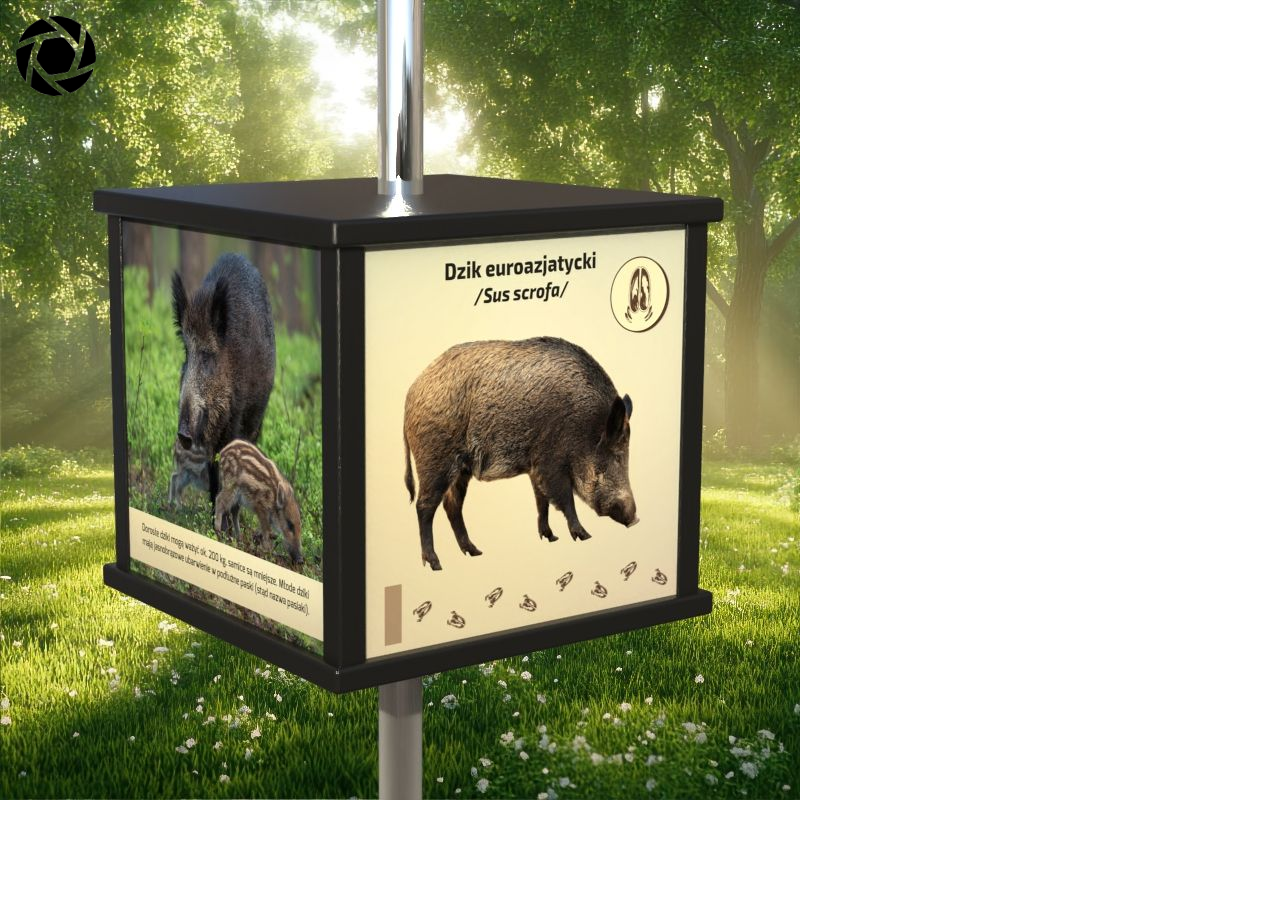
==== src/kostka/kostka.html @ 82bf0675 "Initial commit" ====
<!--
  KeyShotXR
  (c) Copyright 2012-2017 Luxion ApS - All Rights Reserved.
-->

<!DOCTYPE html>
<html xmlns='http://www.w3.org/1999/xhtml'>
  <head>
    <meta http-equiv="X-UA-Compatible" content="IE=Edge"/>
    <meta http-equiv="Content-Type" content="text/html; charset=utf-8"/>
    <meta name="viewport" content="width=device-width, initial-scale=1, maximum-scale=1">
    <title>KeyShotXR</title>
    <style type="text/css">
      body { -ms-touch-action: none; }
    </style>
    <script type="text/javascript" src="kostka/files/KeyShotXR.js"></script>
    <script type="text/javascript">
      var keyshotXR;

      function initKeyShotXR() {
        var nameOfDiv = "KeyShotXR";
        var folderName = "kostka";
        var viewPortWidth = 800;
        var viewPortHeight = 800;
        var backgroundColor = "#FFFFFF";
        var uCount = 60;
        var vCount = 1;
        var uWrap = true;
        var vWrap = false;
        var uMouseSensitivity = -0.166667;
        var vMouseSensitivity = 1;
        var uStartIndex = 30;
        var vStartIndex = 0;
        var minZoom = 1;
        var maxZoom = 1;
        var rotationDamping = 0.96;
        var downScaleToBrowser = true;
        var addDownScaleGUIButton = false;
        var downloadOnInteraction = false;
        var imageExtension = "jpg";
        var showLoading = true;
        var loadingIcon = "ks_logo.png"; // Set to empty string for default icon.
        var allowFullscreen = true; // Double-click in desktop browsers for fullscreen.
        var uReverse = false;
        var vReverse = false;
        var hotspots = {};
        var isIBooksWidget = false;
        
        keyshotXR = new keyshotXR(nameOfDiv,folderName,viewPortWidth,viewPortHeight,backgroundColor,uCount,vCount,uWrap,vWrap,uMouseSensitivity,vMouseSensitivity,uStartIndex,vStartIndex,minZoom,maxZoom,rotationDamping,downScaleToBrowser,addDownScaleGUIButton,downloadOnInteraction,imageExtension,showLoading,loadingIcon,allowFullscreen,uReverse,vReverse,hotspots,isIBooksWidget);
      }

      window.onload = initKeyShotXR;
    </script>
  </head>
  <body oncontextmenu="return false;">
    <div id="KeyShotXR"></div>
  </body>
</html>
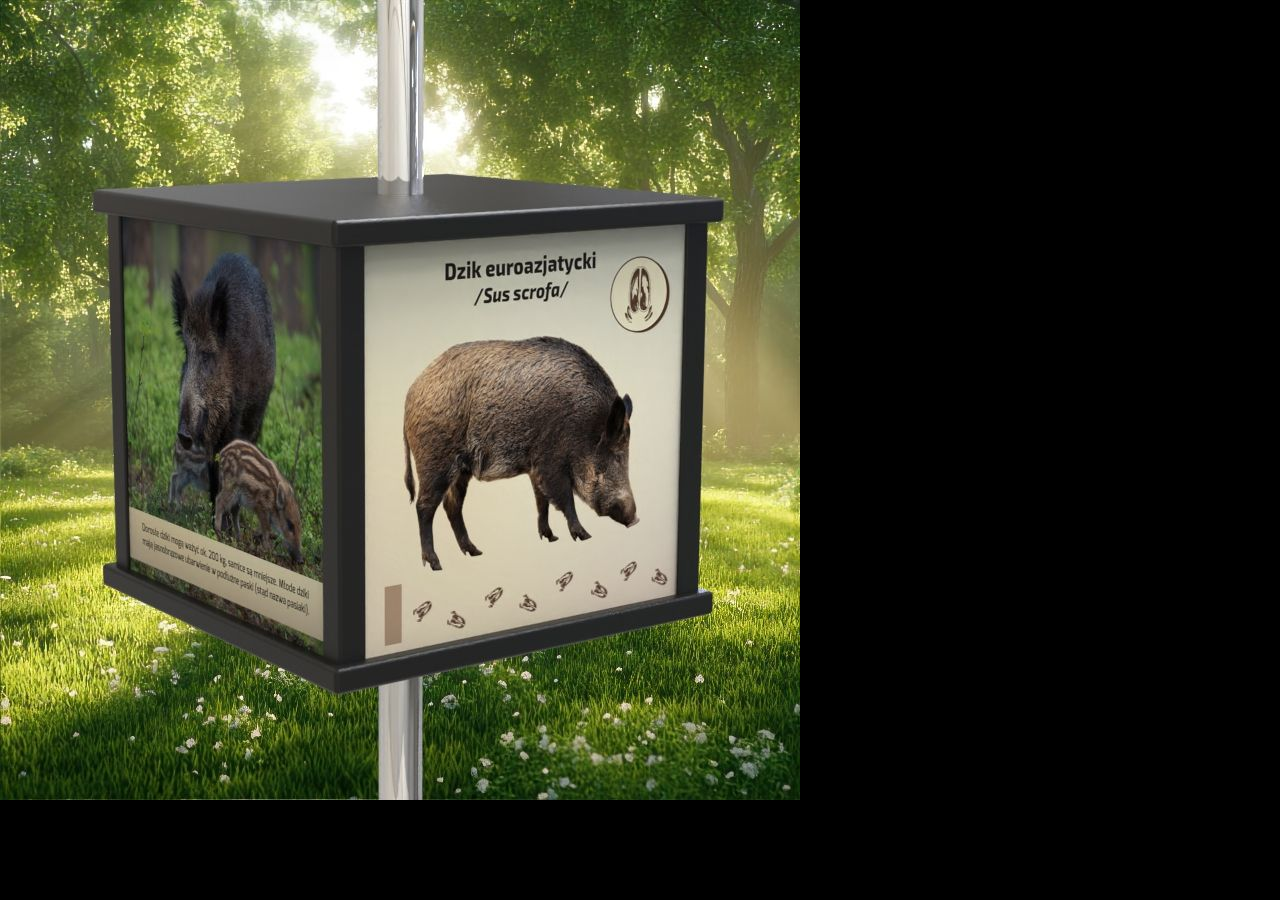
==== commit 46f6a0ec: "1 poprawka szefowej" ====
--- a/src/kostka/kostka.html
+++ b/src/kostka/kostka.html
@@ -22,7 +22,7 @@
         var folderName = "kostka";
         var viewPortWidth = 800;
         var viewPortHeight = 800;
-        var backgroundColor = "#FFFFFF";
+        var backgroundColor = "#000000";
         var uCount = 60;
         var vCount = 1;
         var uWrap = true;
